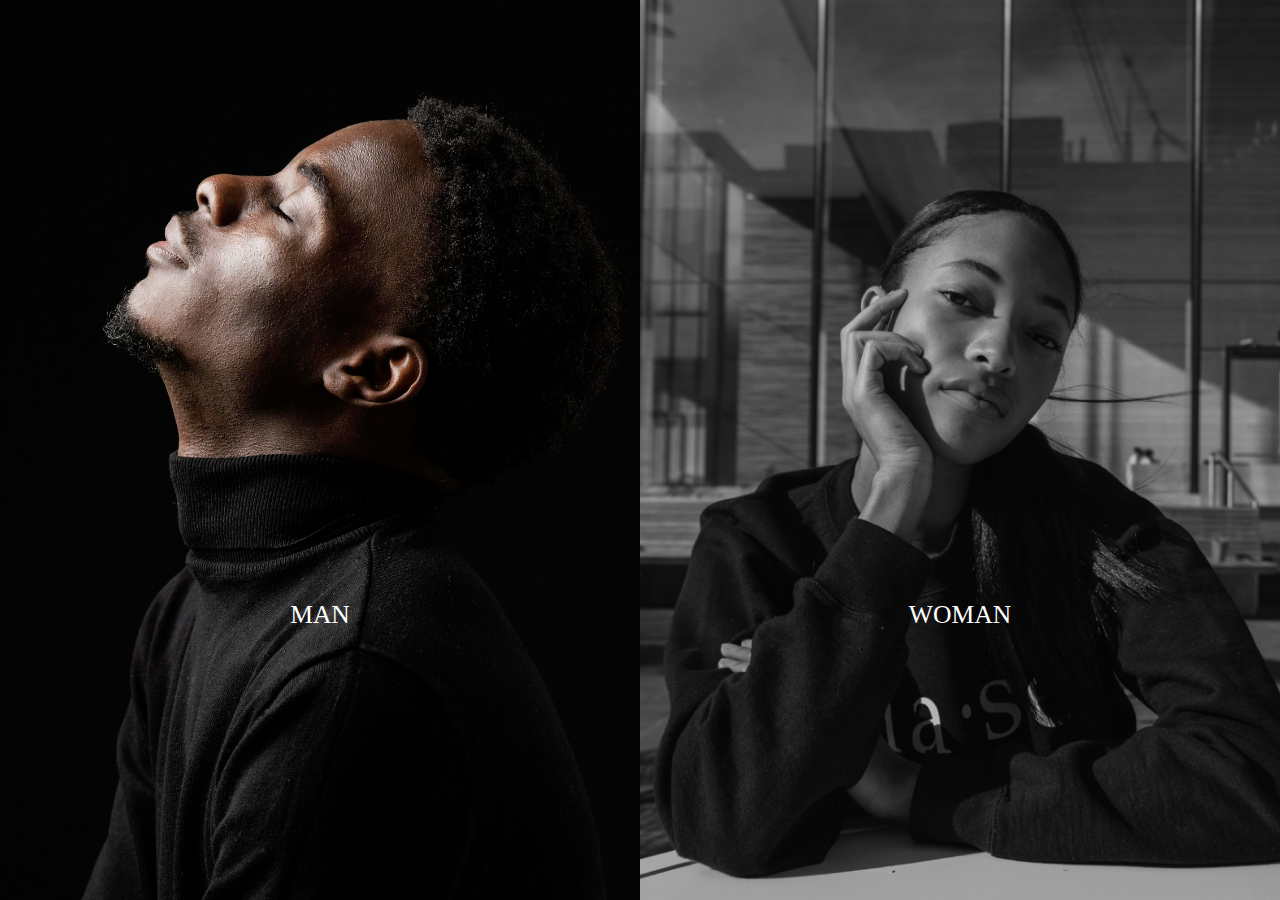
==== index.html @ 23c452cf "First Commit" ====
<!DOCTYPE html>
<html lang="ko">
<head>
    <meta charset="UTF-8">
    <meta name="viewport" content="width=device-width, initial-scale=1.0">
    <title>J.HEEDO</title>
    <link rel="stylesheet" href="./assets/css/index.css">
</head>
<body>
    <main>
        <section id="container">
            <div class="man">
                <div class="man__img_wrap">
                    <img src="./assets/img/landing-man.jpg" alt="landingpage_man">
                    <div class="man_text_wrap">
                        <a href="" id="man-text">MAN</a>
                    </div>
                </div>
            </div>
            <div class="woman">
                <div class="woman__img_wrap">
                    <img src="./assets/img/landing-woman.jpg" alt="landingpage_woman">
                    <div class="woman_text_wrap">
                        <a href="./assets/html/main.html" id="woman-text">WOMAN</a>
                    </div>
                </div>
            </div>
        </section>
    </main>
    <script>
        document.querySelector('#man-text').addEventListener('click', () => {
            alert("NOT YET SORRY. click \"woman\" please.");
        })
    </script>
</body>
</html>
---- assets/css/index.css ----
@font-face {
  font-family: "RalewayRegular";
  src: url(../assets/font/Raleway-Regular.ttf);
}
* {
  margin: 0;
  padding: 0;
  box-sizing: border-box;
}

body {
  min-height: 100vh;
  overflow: hidden;
}

a {
  text-decoration: none;
  color: #fff;
  font-size: 1.6rem;
  font-family: "RalewayRegular";
}

#container {
  width: 100%;
  display: flex;
}
#container .man {
  width: 50%;
  overflow: hidden;
}
#container .man .man__img_wrap {
  width: 100%;
  height: 100vh;
  position: relative;
}
#container .man .man__img_wrap:hover > img {
  transform: scale(1.03);
  filter: grayscale(0);
}
#container .man .man__img_wrap img {
  width: 100%;
  height: 100%;
  -o-object-fit: cover;
     object-fit: cover;
  filter: grayscale(1);
  transition: 0.3s ease-out;
}
#container .man .man__img_wrap .man_text_wrap {
  position: absolute;
  bottom: 30%;
  left: 50%;
  transform: translateX(-50%);
}
#container .man .man__img_wrap .man_text_wrap #man-text {
  position: relative;
  transition: 0.3s ease;
}
#container .man .man__img_wrap .man_text_wrap #man-text::before {
  content: "";
  position: absolute;
  bottom: 0;
  height: 1px;
  width: 0%;
  left: 50%;
  transform: translateX(-50%);
  transition: 0.3s ease;
  background-color: #fff;
  z-index: -1;
}
#container .man .man__img_wrap .man_text_wrap #man-text:hover::before {
  width: 100%;
}
#container .man .man__img_wrap .man_text_wrap #man-text:hover {
  letter-spacing: 5px;
}
#container .woman {
  width: 50%;
  overflow: hidden;
}
#container .woman .woman__img_wrap {
  width: 100%;
  height: 100vh;
  position: relative;
}
#container .woman .woman__img_wrap:hover > img {
  transform: scale(1.03);
  filter: grayscale(0);
}
#container .woman .woman__img_wrap img {
  width: 100%;
  height: 100%;
  -o-object-fit: cover;
     object-fit: cover;
  filter: grayscale(1);
  transition: 0.3s ease;
}
#container .woman .woman__img_wrap .woman_text_wrap {
  position: absolute;
  bottom: 30%;
  left: 50%;
  transform: translateX(-50%);
}
#container .woman .woman__img_wrap .woman_text_wrap #woman-text {
  position: relative;
  transition: 0.3s ease;
}
#container .woman .woman__img_wrap .woman_text_wrap #woman-text:hover::before {
  width: 100%;
}
#container .woman .woman__img_wrap .woman_text_wrap #woman-text::before {
  content: "";
  position: absolute;
  bottom: 0;
  left: 50%;
  transition: 0.3s ease;
  transform: translateX(-50%);
  width: 0%;
  height: 1px;
  background-color: #fff;
}
#container .woman .woman__img_wrap .woman_text_wrap #woman-text:hover {
  letter-spacing: 5px;
}/*# sourceMappingURL=index.css.map */
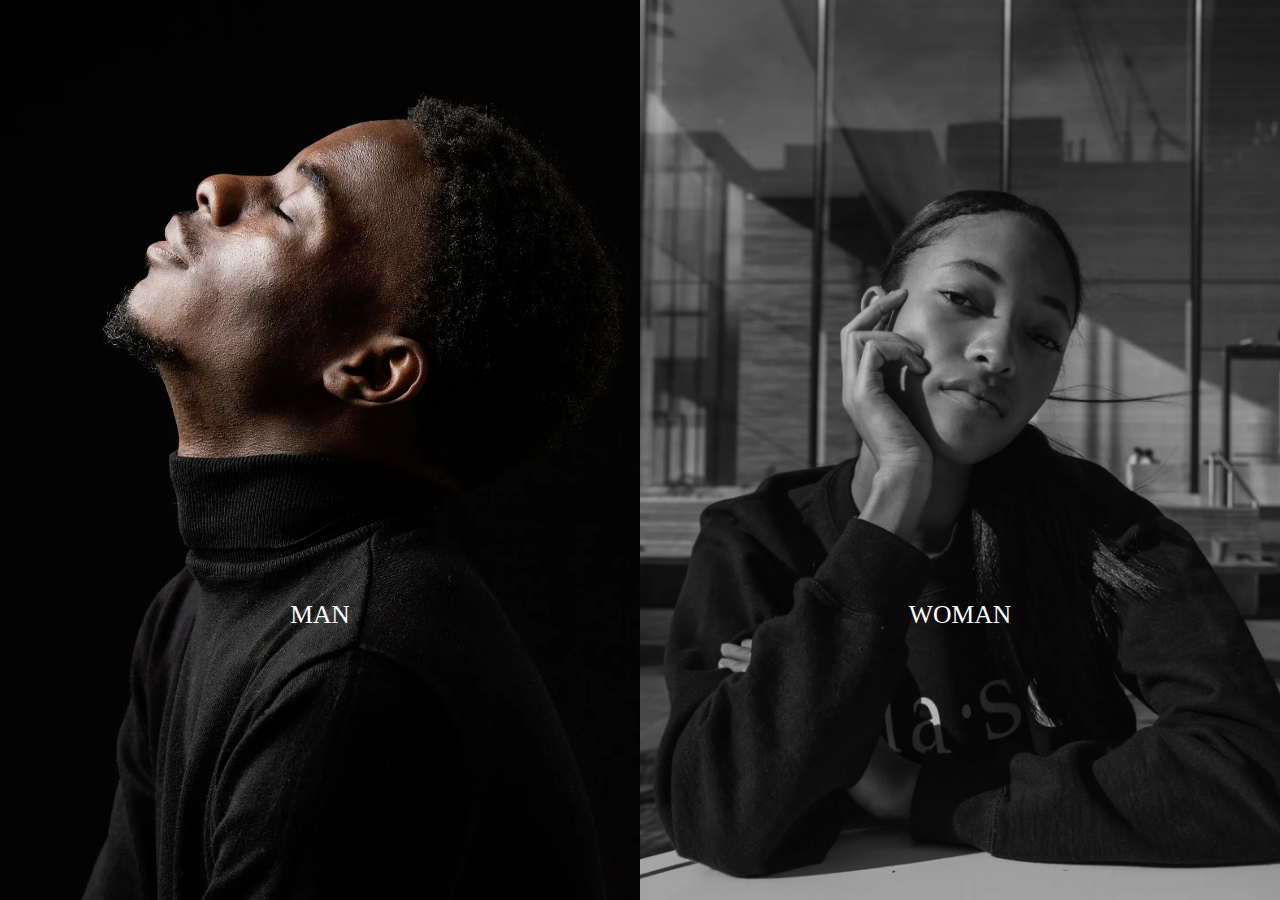
==== commit 0bd90760: "Webp로 부분 변경" ====
--- a/index.html
+++ b/index.html
@@ -11,7 +11,7 @@
         <section id="container">
             <div class="man">
                 <div class="man__img_wrap">
-                    <img src="./assets/img/landing-man.jpg" alt="landingpage_man">
+                    <img src="./assets/img/landing-man.webp" alt="landingpage_man">
                     <div class="man_text_wrap">
                         <a href="" id="man-text">MAN</a>
                     </div>
@@ -19,7 +19,7 @@
             </div>
             <div class="woman">
                 <div class="woman__img_wrap">
-                    <img src="./assets/img/landing-woman.jpg" alt="landingpage_woman">
+                    <img src="./assets/img/landing-woman.webp" alt="landingpage_woman">
                     <div class="woman_text_wrap">
                         <a href="./assets/html/main.html" id="woman-text">WOMAN</a>
                     </div>
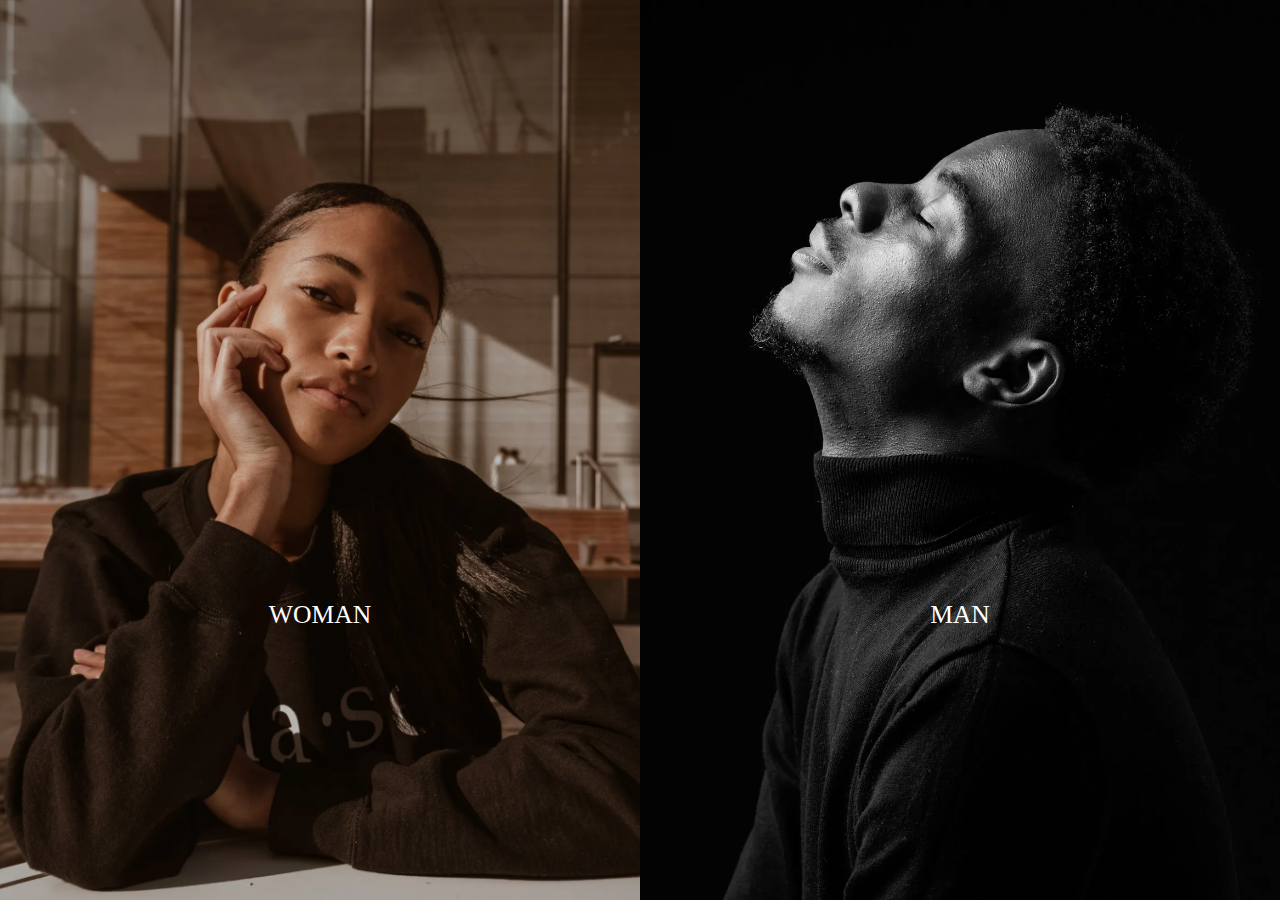
==== commit 198db5de: "Footer 추가" ====
--- a/index.html
+++ b/index.html
@@ -9,19 +9,19 @@
 <body>
     <main>
         <section id="container">
+            <div class="woman">
+                <div class="woman__img_wrap">
+                    <img src="./assets/img/landing-woman.webp" alt="landingpage_woman">
+                    <div class="woman_text_wrap">
+                        <a href="./assets/html/main.html" id="woman-text">WOMAN</a>
+                    </div>
+                </div>
+            </div>
             <div class="man">
                 <div class="man__img_wrap">
                     <img src="./assets/img/landing-man.webp" alt="landingpage_man">
                     <div class="man_text_wrap">
                         <a href="" id="man-text">MAN</a>
-                    </div>
-                </div>
-            </div>
-            <div class="woman">
-                <div class="woman__img_wrap">
-                    <img src="./assets/img/landing-woman.webp" alt="landingpage_woman">
-                    <div class="woman_text_wrap">
-                        <a href="./assets/html/main.html" id="woman-text">WOMAN</a>
                     </div>
                 </div>
             </div>
